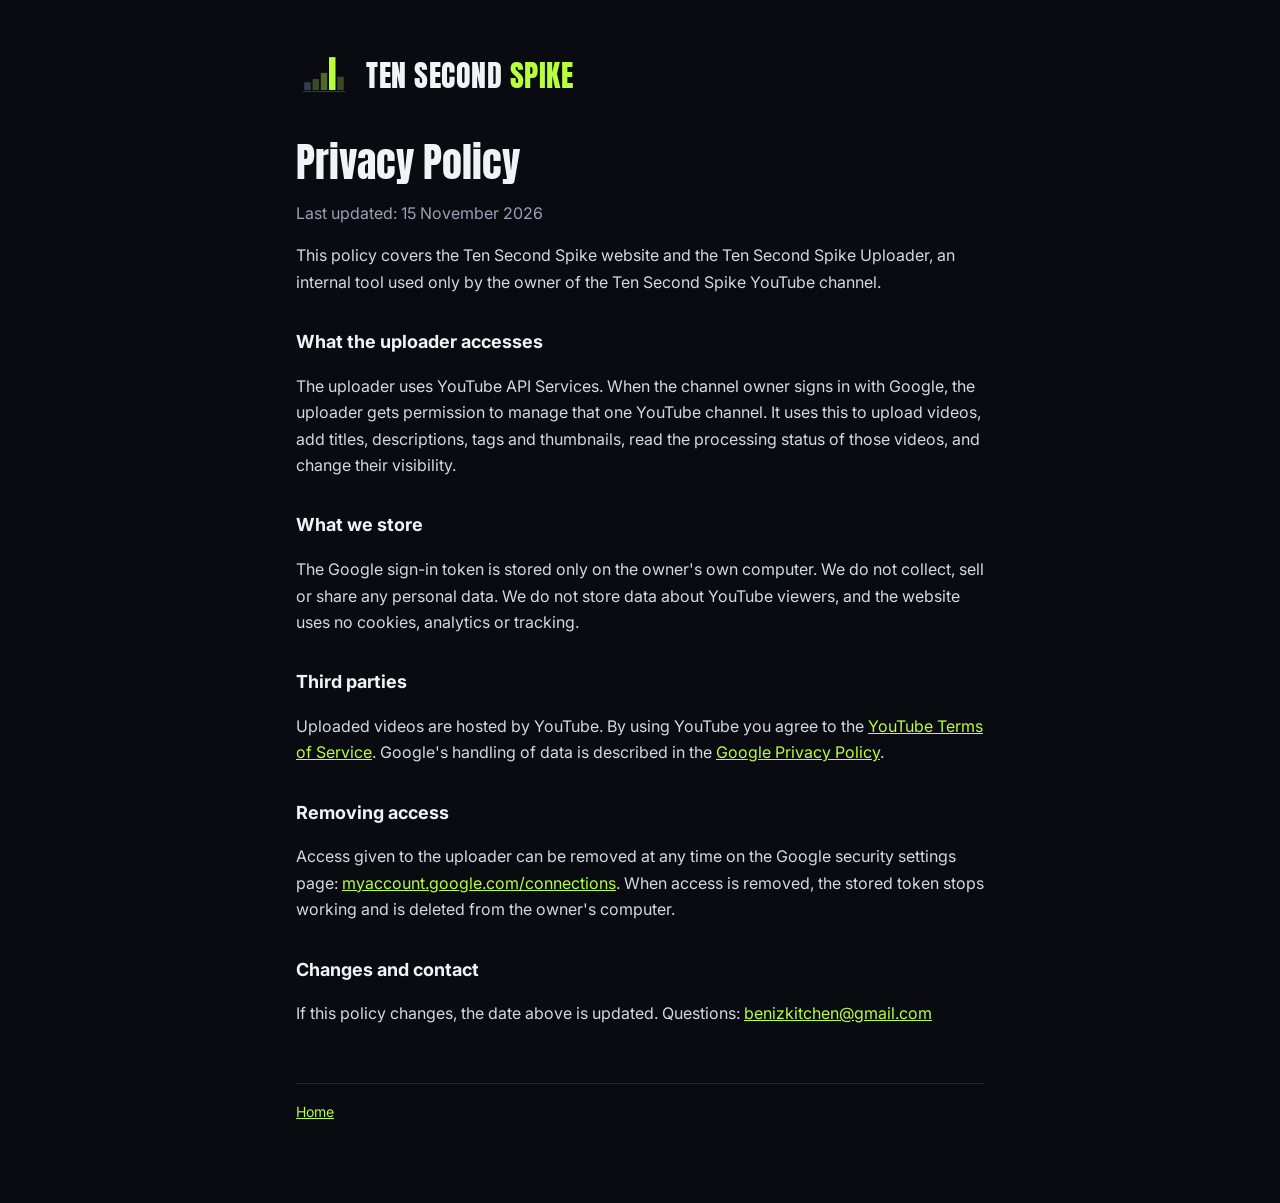
==== privacy.html @ b6e9ad8a "Ten Second Spike homepage and privacy policy" ====
<!doctype html><html lang="en"><head><meta charset="utf-8"><meta name="viewport" content="width=device-width,initial-scale=1">
<title>Privacy Policy</title><link href="https://fonts.googleapis.com/css2?family=Anton&family=Inter:wght@400;600&display=swap" rel="stylesheet"><link rel="stylesheet" href="style.css"><link rel="icon" href="logo.png"></head>
<body><main>
<header><img src="logo.png" alt="Ten Second Spike logo"><div class="brand">TEN SECOND <span>SPIKE</span></div></header>
<h1>Privacy Policy</h1>
<p class="muted">Last updated: 15 November 2026</p>
<p>This policy covers the Ten Second Spike website and the Ten Second Spike Uploader, an internal tool used only by the owner of the Ten Second Spike YouTube channel.</p>
<h2>What the uploader accesses</h2>
<p>The uploader uses YouTube API Services. When the channel owner signs in with Google, the uploader gets permission to manage that one YouTube channel. It uses this to upload videos, add titles, descriptions, tags and thumbnails, read the processing status of those videos, and change their visibility.</p>
<h2>What we store</h2>
<p>The Google sign-in token is stored only on the owner's own computer. We do not collect, sell or share any personal data. We do not store data about YouTube viewers, and the website uses no cookies, analytics or tracking.</p>
<h2>Third parties</h2>
<p>Uploaded videos are hosted by YouTube. By using YouTube you agree to the <a href="https://www.youtube.com/t/terms">YouTube Terms of Service</a>. Google's handling of data is described in the <a href="https://policies.google.com/privacy">Google Privacy Policy</a>.</p>
<h2>Removing access</h2>
<p>Access given to the uploader can be removed at any time on the Google security settings page: <a href="https://myaccount.google.com/connections">myaccount.google.com/connections</a>. When access is removed, the stored token stops working and is deleted from the owner's computer.</p>
<h2>Changes and contact</h2>
<p>If this policy changes, the date above is updated. Questions: <a href="mailto:benizkitchen@gmail.com">benizkitchen@gmail.com</a></p>
<footer><a href="index.html">Home</a></footer>
</main></body></html>
---- style.css ----
:root{--bg:#0A0B10;--fg:#F2F3F7;--muted:#9AA0B5;--lime:#B8FF3C;--line:#22263A}
*{box-sizing:border-box}body{margin:0;background:var(--bg);color:var(--fg);font:16px/1.65 Inter,system-ui,-apple-system,sans-serif}
main{max-width:720px;margin:0 auto;padding:48px 16px 80px}
header{display:flex;align-items:center;gap:14px;margin-bottom:36px}header img{width:56px;height:56px;border-radius:50%}
.brand{font:400 30px/1 Anton,Impact,sans-serif;letter-spacing:.5px}.brand span{color:var(--lime)}
h1{font:400 40px/1.1 Anton,Impact,sans-serif;margin:0 0 12px}h2{font-size:18px;margin:32px 0 6px}
p,li{color:#D5D8E2}.muted{color:var(--muted)}a{color:var(--lime)}
footer{margin-top:56px;padding-top:16px;border-top:1px solid var(--line);font-size:14px;color:var(--muted)}
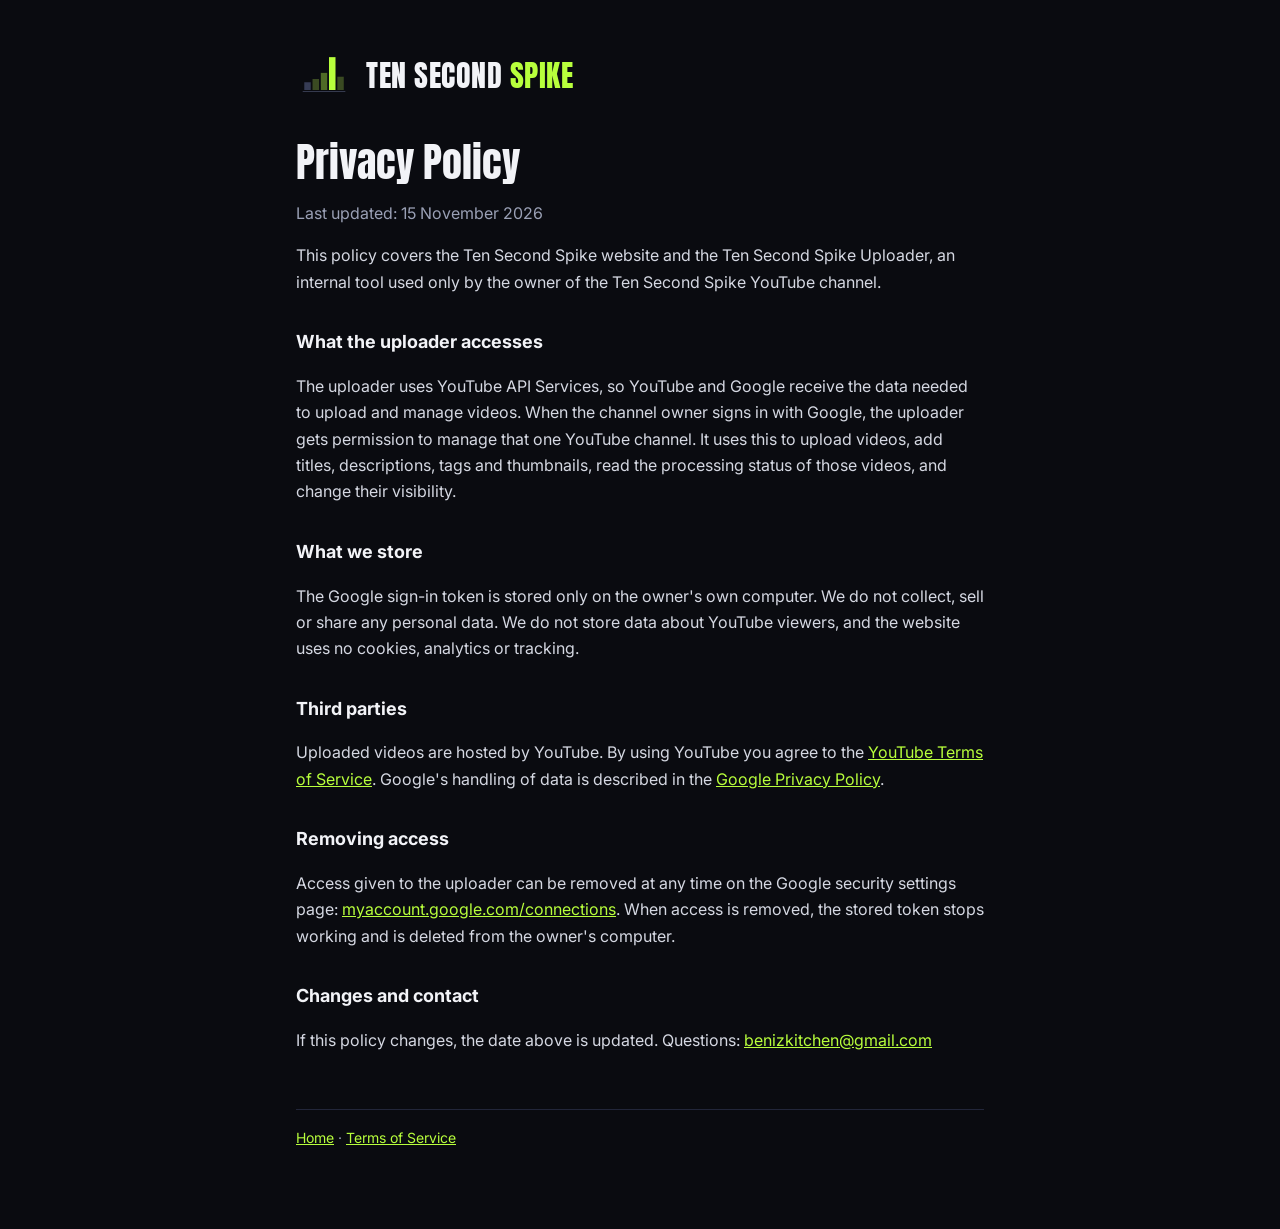
==== commit 143de759: "Add Terms of Service and YouTube API notice" ====
--- a/privacy.html
+++ b/privacy.html
@@ -6,7 +6,7 @@
 <p class="muted">Last updated: 15 November 2026</p>
 <p>This policy covers the Ten Second Spike website and the Ten Second Spike Uploader, an internal tool used only by the owner of the Ten Second Spike YouTube channel.</p>
 <h2>What the uploader accesses</h2>
-<p>The uploader uses YouTube API Services. When the channel owner signs in with Google, the uploader gets permission to manage that one YouTube channel. It uses this to upload videos, add titles, descriptions, tags and thumbnails, read the processing status of those videos, and change their visibility.</p>
+<p>The uploader uses YouTube API Services, so YouTube and Google receive the data needed to upload and manage videos. When the channel owner signs in with Google, the uploader gets permission to manage that one YouTube channel. It uses this to upload videos, add titles, descriptions, tags and thumbnails, read the processing status of those videos, and change their visibility.</p>
 <h2>What we store</h2>
 <p>The Google sign-in token is stored only on the owner's own computer. We do not collect, sell or share any personal data. We do not store data about YouTube viewers, and the website uses no cookies, analytics or tracking.</p>
 <h2>Third parties</h2>
@@ -15,5 +15,5 @@
 <p>Access given to the uploader can be removed at any time on the Google security settings page: <a href="https://myaccount.google.com/connections">myaccount.google.com/connections</a>. When access is removed, the stored token stops working and is deleted from the owner's computer.</p>
 <h2>Changes and contact</h2>
 <p>If this policy changes, the date above is updated. Questions: <a href="mailto:benizkitchen@gmail.com">benizkitchen@gmail.com</a></p>
-<footer><a href="index.html">Home</a></footer>
+<footer><a href="index.html">Home</a> · <a href="terms.html">Terms of Service</a></footer>
 </main></body></html>
